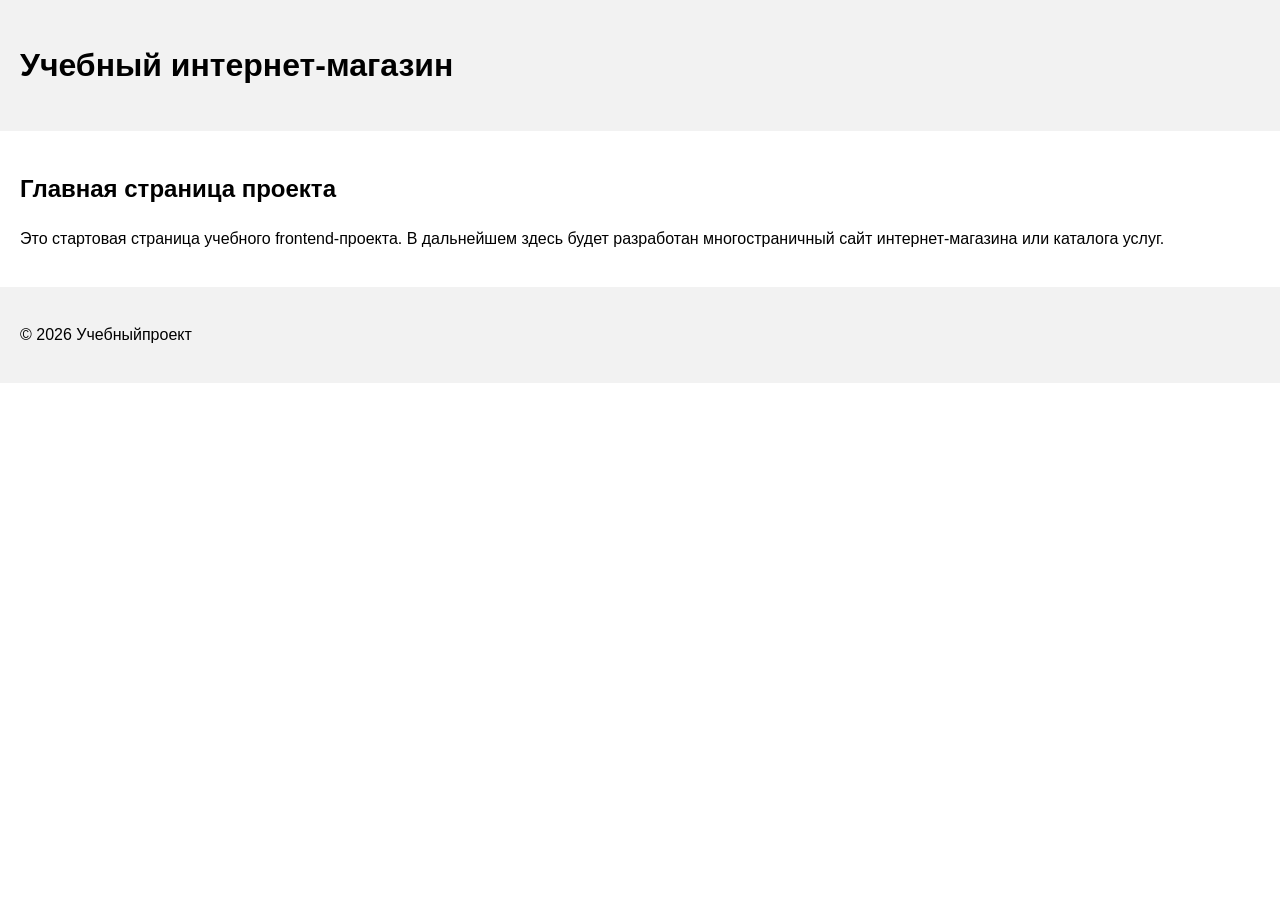
==== index.html @ 58210aea "feat: initialize frontend project structure" ====
<!DOCTYPE html>
<html lang="ru">
<head>
<meta charset="UTF-8">
<meta name="viewport" content="width=device-width, initial-scale=1.0">
<title>Каталог товаров</title>
<link rel="stylesheet" href="css/style.css">
</head>
<body>
<header>
<h1>Учебный интернет-магазин</h1>
</header>

<main>
<section>
<h2>Главная страница проекта</h2>
<p>
        Это стартовая страница учебного frontend-проекта.
        В дальнейшем здесь будет разработан многостраничный сайт
        интернет-магазина или каталога услуг.
</p>
</section>
</main>

<footer>
<p>&copy; 2026 Учебныйпроект</p>
</footer>
</body>
</html>
---- css/style.css ----
body {
  margin: 0;
  font-family: Arial, sans-serif;
  line-height: 1.5;
}

header,
main,
footer {
  padding: 20px;
}

header {
  background-color: #f2f2f2;
}

footer {
background-color: #f2f2f2;
}
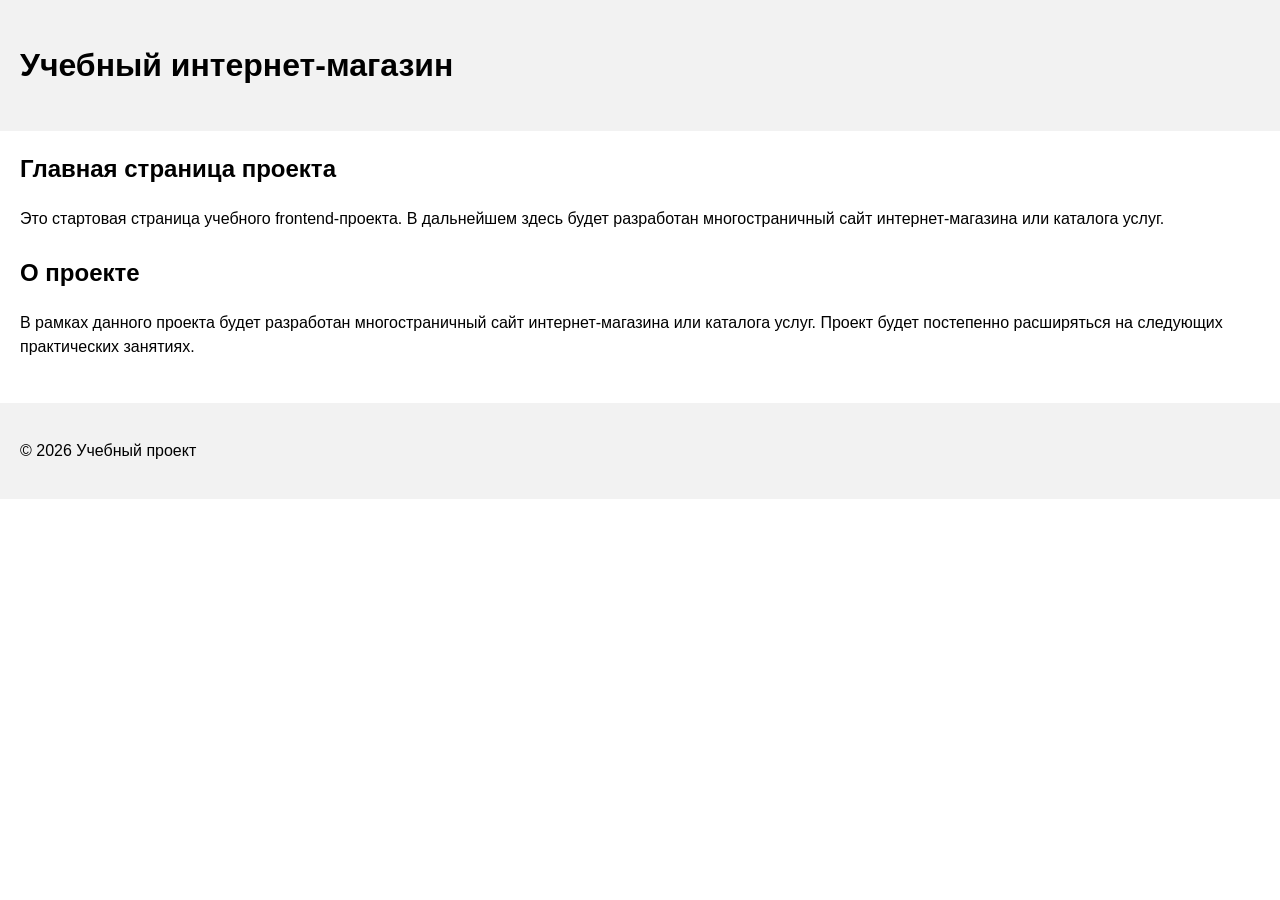
==== commit 05272bad: "feat: add project description section" ====
--- a/index.html
+++ b/index.html
@@ -20,10 +20,19 @@
         интернет-магазина или каталога услуг.
 </p>
 </section>
+<section>
+<h2>О проекте</h2>
+<p>
+    В рамках данного проекта будет разработан многостраничный сайт
+    интернет-магазина или каталога услуг. Проект будет постепенно
+    расширяться на следующих практических занятиях.
+</p>
+</section>
+
 </main>
 
 <footer>
-<p>&copy; 2026 Учебныйпроект</p>
+<p>&copy; 2026 Учебный проект</p>
 </footer>
 </body>
 </html>
--- a/css/style.css
+++ b/css/style.css
@@ -17,3 +17,11 @@
 footer {
 background-color: #f2f2f2;
 }
+
+section {
+  margin-bottom: 24px;
+}
+
+section h2 {
+margin-top: 0;
+}
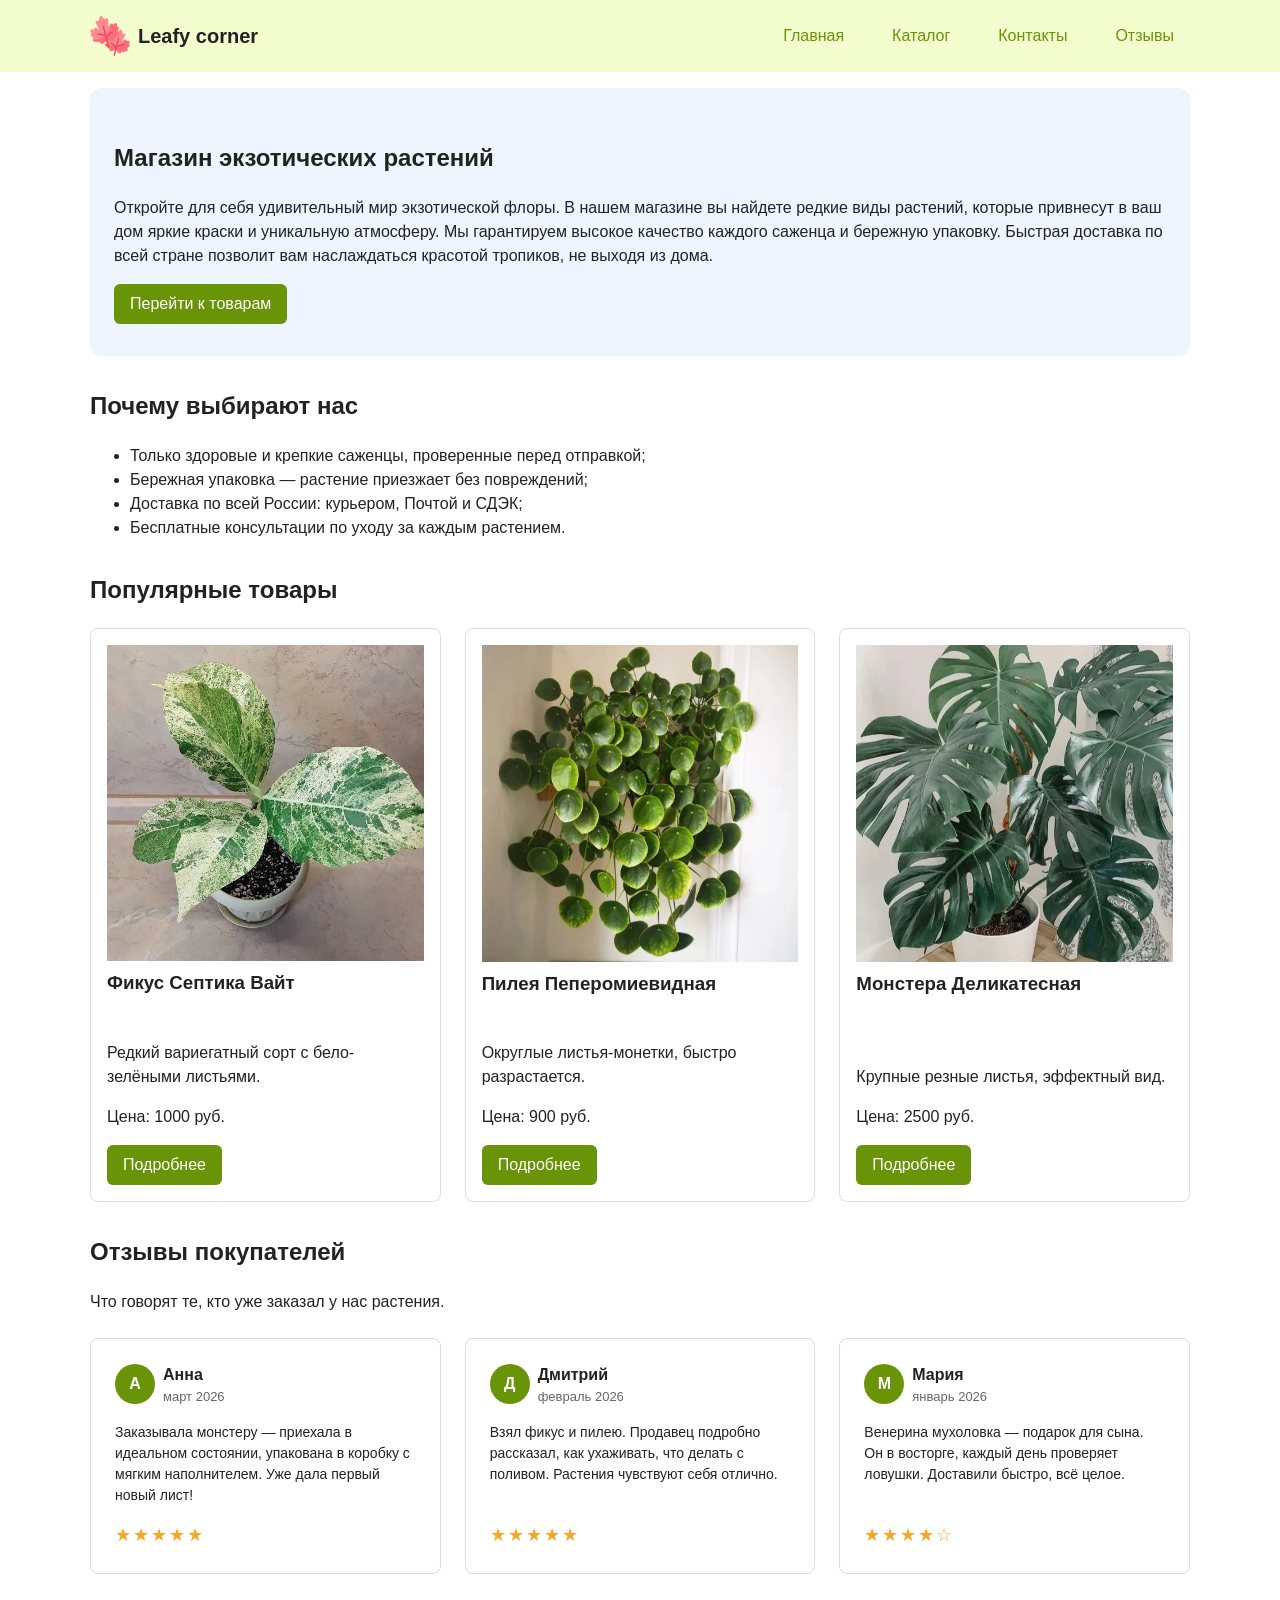
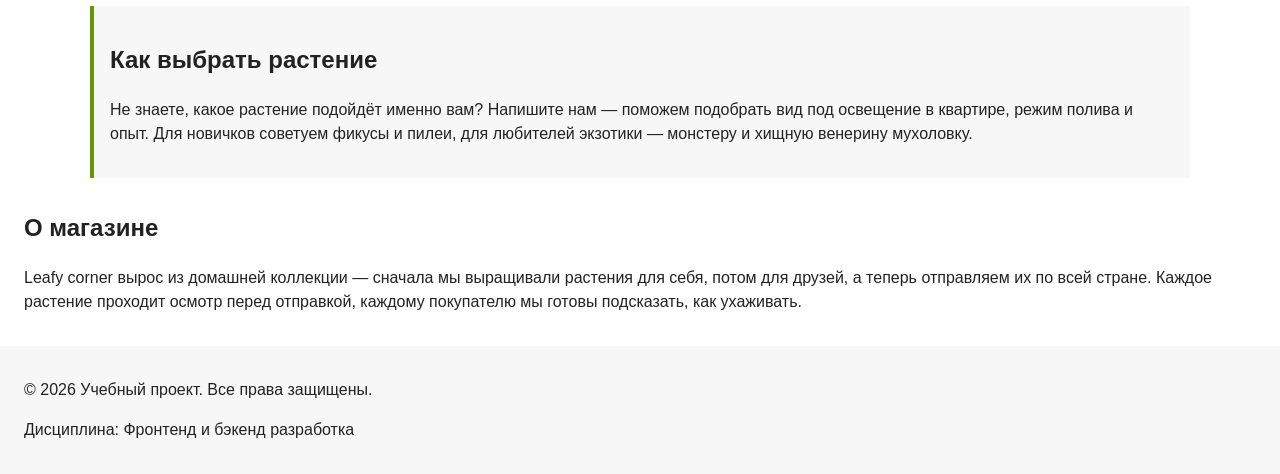
==== commit e8ce054d: "Добавлены страницы товаров, отзывы, таблица доставки, переделана  шапка" ====
--- a/index.html
+++ b/index.html
@@ -1,39 +1,164 @@
 <!DOCTYPE html>
 <html lang="ru">
+
 <head>
+<script src="js/main.js" defer></script>
 <meta charset="UTF-8">
 <meta name="viewport" content="width=device-width, initial-scale=1.0">
-<title>Каталог товаров</title>
+<title>Основная страница Leafy corner</title>
 <link rel="stylesheet" href="css/style.css">
 </head>
+
 <body>
+
 <header>
-<h1>Учебный интернет-магазин</h1>
+<div class="site-header">
+  <a href="index.html" class="site-logo" aria-label="Leafy corner — на главную">
+  <img src="images/logo.png" alt="Leafy corner">
+  Leafy corner
+  </a>
+  <nav class="site-nav" aria-label="Основная навигация">
+  <ul class="site-nav__list">
+  <li><a href="index.html">Главная</a></li>
+  <li><a href="catalog.html">Каталог</a></li>
+  <li><a href="contacts.html">Контакты</a></li>
+  <li><a href="index.html#reviews">Отзывы</a></li>
+  </ul>
+  </nav>
+</div>
 </header>
 
 <main>
+<section class="hero">
+<h1>Магазин экзотических растений</h1>
+<p>
+    Откройте для себя удивительный мир экзотической флоры. 
+    В нашем магазине вы найдете редкие виды растений, которые привнесут в ваш дом яркие краски и уникальную атмосферу. 
+    Мы гарантируем высокое качество каждого саженца и бережную упаковку. 
+    Быстрая доставка по всей стране позволит вам наслаждаться красотой тропиков, не выходя из дома. 
+</p>
+<a class="button" href="#popular">Перейти к товарам</a>
+</section>
+
+<section class="section" id="advantages">
+<h2>Почему выбирают нас</h2>
+<ul class="advantages-list">
+<li>Только здоровые и крепкие саженцы, проверенные перед отправкой;</li>
+<li>Бережная упаковка — растение приезжает без повреждений;</li>
+<li>Доставка по всей России: курьером, Почтой и СДЭК;</li>
+<li>Бесплатные консультации по уходу за каждым растением.</li>
+</ul>
+</section>
+
+<section class="section" id="popular">
+<h2>Популярные товары</h2>
+
+<div class="products-grid">
+  <article class="product-card">
+    <img src="images/ficus variegatny.webp" alt="Фикус Септика Вайт" >
+    <h3>Фикус Септика Вайт</h3>
+    <p>Редкий вариегатный сорт с бело-зелёными листьями.</p>
+    <p>Цена: 1000 руб.</p>
+    <a class="button" href="goods/ficus.html">Подробнее</a>
+  </article>
+
+  <article class="product-card">
+    <img src="images/pilea.webp" alt="Пилея Пеперомиевидная">
+    <h3>Пилея Пеперомиевидная</h3>
+    <p>Округлые листья-монетки, быстро разрастается.</p>
+    <p>Цена: 900 руб.</p>
+    <a class="button" href="goods/pilea.html">Подробнее</a>
+  </article>
+
+  <article class="product-card">
+    <img src="images/monstera.webp" alt="Монстера Деликатесная">
+    <h3>Монстера Деликатесная</h3>
+    <p>Крупные резные листья, эффектный вид.</p>
+    <p>Цена: 2500 руб.</p>
+    <a class="button" href="goods/monstera.html">Подробнее</a>
+  </article>
+</div>
+</section>
+
+<section class="section" id="reviews">
+  <h2>Отзывы покупателей</h2>
+  <p>Что говорят те, кто уже заказал у нас растения.</p>
+
+  <ul class="reviews-list">
+    <li class="review-card">
+      <div class="review-card__header">
+        <span class="review-card__avatar" aria-hidden="true">А</span>
+        <div>
+          <strong class="review-card__name">Анна</strong>
+          <span class="review-card__date">март 2026</span>
+        </div>
+      </div>
+      <p class="review-card__text">
+        Заказывала монстеру — приехала в идеальном состоянии, упакована
+        в коробку с мягким наполнителем. Уже дала первый новый лист!
+      </p>
+      <div class="review-card__rating" aria-label="Оценка 5 из 5">★★★★★</div>
+    </li>
+
+    <li class="review-card">
+      <div class="review-card__header">
+        <span class="review-card__avatar" aria-hidden="true">Д</span>
+        <div>
+          <strong class="review-card__name">Дмитрий</strong>
+          <span class="review-card__date">февраль 2026</span>
+        </div>
+      </div>
+      <p class="review-card__text">
+        Взял фикус и пилею. Продавец подробно рассказал, как ухаживать,
+        что делать с поливом. Растения чувствуют себя отлично.
+      </p>
+      <div class="review-card__rating" aria-label="Оценка 5 из 5">★★★★★</div>
+    </li>
+
+    <li class="review-card">
+      <div class="review-card__header">
+        <span class="review-card__avatar" aria-hidden="true">М</span>
+        <div>
+          <strong class="review-card__name">Мария</strong>
+          <span class="review-card__date">январь 2026</span>
+        </div>
+      </div>
+      <p class="review-card__text">
+        Венерина мухоловка — подарок для сына. Он в восторге,
+        каждый день проверяет ловушки. Доставили быстро, всё целое.
+      </p>
+      <div class="review-card__rating" aria-label="Оценка 4 из 5">★★★★☆</div>
+    </li>
+  </ul>
+</section>
+
+<aside class="aside-info">
+<h2>Как выбрать растение</h2>
+<p>
+  Не знаете, какое растение подойдёт именно вам? 
+  Напишите нам — поможем подобрать вид под освещение в квартире, режим полива и опыт. 
+  Для новичков советуем фикусы и пилеи, для любителей экзотики — монстеру и хищную венерину мухоловку.
+</p>
+</aside>
+
+
 <section>
-<h2>Главная страница проекта</h2>
+<h2>О магазине</h2>
 <p>
-        Это стартовая страница учебного frontend-проекта.
-        В дальнейшем здесь будет разработан многостраничный сайт
-        интернет-магазина или каталога услуг.
-</p>
-</section>
-<section>
-<h2>О проекте</h2>
-<p>
-    В рамках данного проекта будет разработан многостраничный сайт
-    интернет-магазина или каталога услуг. Проект будет постепенно
-    расширяться на следующих практических занятиях.
+    Leafy corner вырос из домашней коллекции — сначала мы выращивали растения для себя, 
+    потом для друзей, а теперь отправляем их по всей стране. Каждое растение проходит осмотр перед отправкой, 
+    каждому покупателю мы готовы подсказать, как ухаживать.
 </p>
 </section>
 
 </main>
 
-<footer>
-<p>&copy; 2026 Учебный проект</p>
+<footer id="contacts">
+<p>&copy; 2026 Учебный проект. Все права защищены.</p>
+<p>Дисциплина: Фронтенд и бэкенд разработка</p>
 </footer>
+
+
 </body>
 </html>
 
--- a/css/style.css
+++ b/css/style.css
@@ -1,27 +1,643 @@
+.site-header {
+  max-width: 1100px;
+  margin: 0 auto;
+  display: flex;
+  justify-content: space-between;
+  align-items: center;
+  gap: var(--space-lg);
+  flex-wrap: wrap;
+}
+
+.site-logo {
+  display: inline-flex;
+  align-items: center;
+  gap: var(--space-sm);
+  text-decoration: none;
+  color: var(--color-text);
+  font-weight: 700;
+  font-size: 20px;
+  transition: opacity 0.2s;
+}
+
+.site-logo img {
+  display: block;
+  height: 40px;
+  width: auto;
+}
+
+.site-logo:hover {
+  opacity: 0.75;
+}
+
+.site-logo:focus-visible {
+  outline: 2px solid var(--color-primary);
+  outline-offset: 3px;
+  border-radius: var(--radius-sm);
+}
+
+.site-nav__list {
+  display: flex;
+  flex-wrap: wrap;
+  justify-content: center;
+  align-items: center;
+  gap: var(--space-md);
+  padding: 0;
+  margin: 0; 
+  list-style: none;
+}
+
+.site-nav__list a {
+display: inline-block;
+  padding: var(--space-sm) var(--space-md);
+  color: var(--color-primary);
+  text-decoration: none;
+  border-radius: var(--radius-sm);
+}
+
+.site-nav__list a:hover {
+  color: var(--color-white);
+  background-color: var(--color-primary);
+}
+
+.products-grid {
+  display: grid;
+  grid-template-columns: repeat(3, 1fr);
+gap: var(--space-lg);
+}
+
+/* ===============================
+   1. Переменные проекта
+   =============================== */
+:root {
+  /* Основные цвета проекта */
+  --color-bg: #ffffff;
+  --color-text: #222222;
+  --color-muted: #666666;
+  --color-primary: #699407;
+  --color-primary-dark: #384704;
+  --color-border: #dddddd;
+  --color-primary-light: #f4fdce;
+  --color-surface: #f7f7f7;
+  --color-surface-accent: #eef5ff;
+  --color-danger: #b00020;
+  --color-success: #168a2f;
+  --color-success-bg: #eefaf0;
+  --color-white: #ffffff;
+
+  /* Отступы */
+  --space-xs: 4px;
+  --space-sm: 8px;
+  --space-md: 16px;
+  --space-lg: 24px;
+  --space-xl: 32px;
+
+  /* Скругления */
+  --radius-sm: 6px;
+  --radius-md: 8px;
+  --radius-lg: 12px;
+
+/* Размеры */
+  --container-width: 1100px;
+}
+
+
+
+/* ===============================
+   2. Базовые стили
+   =============================== */
+* {
+  box-sizing: border-box;
+}
+
+html {
+  scroll-behavior: smooth;
+}
+
 body {
   margin: 0;
   font-family: Arial, sans-serif;
   line-height: 1.5;
-}
-
+  color: var(--color-text);
+  background-color: var(--color-bg);
+
+}
 header,
 main,
 footer {
-  padding: 20px;
-}
-
+  padding: var(--space-md) var(--space-lg);
+}
 header {
-  background-color: #f2f2f2;
+  background-color: var(--color-primary-light);
 }
 
 footer {
-background-color: #f2f2f2;
-}
-
-section {
-  margin-bottom: 24px;
-}
-
-section h2 {
-margin-top: 0;
-}
+  background-color: var(--color-surface);
+}
+
+
+/* ===============================
+   3. Общие элементы интерфейса
+   =============================== */
+a {
+  color: var(--color-primary);
+}
+
+a:hover {
+  color: var(--color-primary-dark);
+}
+
+a:focus-visible {
+  outline: 2px solid var(--color-primary);
+  outline-offset: 3px;
+}
+.button {
+  display: inline-block;
+  padding: var(--space-sm) var(--space-md);
+  color: var(--color-white);
+  background-color: var(--color-primary);
+  text-decoration: none;
+  border: none;
+  border-radius: var(--radius-sm);
+  cursor: pointer;
+}
+
+.button:hover {
+  background-color: var(--color-primary-dark);
+  color: var(--color-white)
+}
+
+.button:focus-visible {
+  outline: 2px solid var(--color-primary);
+  outline-offset: 3px;
+}
+
+.button:disabled {
+  opacity: 0.6;
+  cursor: not-allowed;
+}
+
+.breadcrumbs {
+  max-width: var(--container-width);
+  margin: 0 auto var(--space-md);
+  font-size: 14px;
+  color: var(--color-muted);
+}
+
+.breadcrumbs a {
+  color: var(--color-primary);
+}
+
+.breadcrumbs a:not(:first-child)::before,
+.breadcrumbs span::before {
+  content: " / ";
+  color: var(--color-muted);
+}
+:target {
+  outline: 2px dashed var(--color-primary);
+outline-offset: 4px;
+}
+/* ===============================
+   4. Компоненты страницы
+   =============================== */
+.hero {
+  max-width: var(--container-width);
+  margin: 0 auto var(--space-xl);
+  padding: var(--space-xl) var(--space-lg);
+  background-color: var(--color-surface-accent);
+  border-radius: var(--radius-lg);
+}
+
+.section {
+  max-width: var(--container-width);
+  margin: 0 auto var(--space-xl);
+}
+
+.section h2 {
+  margin-top: 0;
+}
+
+.product-card {
+  display: flex;
+  flex-direction: column;
+  height: 100%;
+  gap: var(--space-sm);
+  margin-bottom: var(--space-md);
+  padding: var(--space-md);
+  border: 1px solid var(--color-border);
+  border-radius: var(--radius-md);
+  background-color: var(--color-bg);
+}
+
+.product-card .button {
+align-self: flex-start;
+}
+
+.product-card:hover {
+  border-color: var(--color-primary);
+  color: var()
+}
+
+.product-card h3 {
+  margin-top: 0;
+}
+
+.product-card p {
+  margin-top: 0;
+  margin-bottom: var(--space-sm); 
+}
+
+.product-card p:first-of-type {
+  margin-top: auto;
+}
+
+.product-card img {
+  width: 100%;          
+  height: auto;              
+}
+
+.aside-info {
+  max-width: var(--container-width);
+  margin: 0 auto var(--space-xl);
+  padding: var(--space-md);
+  border-left: 4px solid var(--color-primary);
+  background-color: var(--color-surface);
+}
+
+.catalog-layout {
+  max-width: var(--container-width);
+  margin: 0 auto var(--space-xl);
+  display: grid;
+  grid-template-columns: 260px 1fr;
+  grid-template-areas: "filters products";
+  gap: var(--space-lg);
+}
+
+.catalog-filters {
+  grid-area: filters;
+  padding: var(--space-md);
+  border: 1px solid var(--color-border);
+  border-radius: var(--radius-md);
+  background-color: var(--color-surface);
+}
+
+.catalog-products {
+  grid-area: products;
+}
+
+.filters-form {
+  display: grid;
+  gap: var(--space-md);
+}
+
+.filters-form fieldset {
+  margin: 0;
+  padding: var(--space-md);
+  border: 1px solid var(--color-border);
+  border-radius: var(--radius-sm);
+}
+
+.filters-form legend {
+  font-weight: 700;
+}
+
+.filters-form label {
+  display: block;
+  margin-bottom: var(--space-sm);
+}
+
+.filters-form input[type="number"] {
+  width: 100%;
+  padding: 8px 10px;
+  border: 1px solid var(--color-border);
+  border-radius: var(--radius-sm);
+font: inherit;
+}
+
+/* ===============================
+   5. Форма и модальное окно
+   =============================== */
+.order-dialog {
+  width: min(100% - 32px, 560px);
+  padding: var(--space-lg);
+  border: none;
+  border-radius: var(--radius-lg);
+}
+
+.order-dialog::backdrop {
+  background-color: rgba(0, 0, 0, 0.5);
+}
+
+.form-field {
+  margin-bottom: var(--space-md);
+}
+
+.form-field label {
+  display: block;
+  margin-bottom: var(--space-xs);
+}
+
+.form-field input,
+.form-field select,
+.form-field textarea {
+  width: 100%;
+  padding: 10px 12px;
+  border: 1px solid var(--color-border);
+  border-radius: var(--radius-sm);
+  font: inherit;
+}
+
+.form-field input[type="checkbox"] {
+  width: auto;
+}
+
+.form-field small {
+  display: block;
+  margin-top: var(--space-xs);
+  color: var(--color-muted);
+}
+
+.form-field input:hover,
+.form-field select:hover,
+.form-field textarea:hover {
+  border-color: var(--color-primary);
+}
+
+.form-field input:focus-visible,
+.form-field select:focus-visible,
+.form-field textarea:focus-visible,
+.form-actions button:focus-visible {
+  outline: 2px solid var(--color-primary);
+  outline-offset: 3px;
+}
+
+[aria-invalid="true"] {
+  border-color: var(--color-danger);
+}
+
+.success-message {
+  max-width: var(--container-width);
+  margin: var(--space-lg) auto;
+  padding: var(--space-md);
+  border-left: 4px solid var(--color-success);
+  background-color: var(--color-success-bg);
+}
+
+
+/* ===============================
+   6. Страница товара
+   =============================== */
+
+
+.product-page {
+  max-width: var(--container-width);
+  margin: 0 auto var(--space-xl);
+}
+
+.product-layout {
+  display: grid;
+  grid-template-columns: 1fr 1fr;
+  gap: var(--space-lg);
+  align-items: start;
+}
+
+.product-gallery {
+  display: grid;
+  gap: var(--space-md);
+}
+
+.product-gallery__main {
+  width: 100%;
+  height: 400px;
+  object-fit: cover;
+  border-radius: var(--radius-lg);
+  border: 1px solid var(--color-border);
+}
+
+.product-gallery__thumbs {
+  display: grid;
+  grid-template-columns: repeat(3, 1fr);
+  gap: var(--space-sm);
+}
+
+.product-gallery__thumbs img {
+  width: 100%;
+  height: 100px;
+  object-fit: cover;
+  border-radius: var(--radius-sm);
+  border: 1px solid var(--color-border);
+  cursor: pointer;
+}
+
+.product-gallery__thumbs img:hover {
+  border-color: var(--color-primary);
+}
+
+.product-info {
+  display: flex;
+  flex-direction: column;
+  gap: var(--space-md);
+}
+
+.product-info h1 {
+  margin: 0;
+  font-size: 32px;
+}
+
+.product-info__price {
+  margin: 0;
+  font-size: 24px;
+  font-weight: 700;
+  color: var(--color-primary);
+}
+
+.product-info__description {
+  display: flex;
+  flex-direction: column;
+  gap: var(--space-sm);
+  color: var(--color-muted);
+}
+
+.product-info__description h3 {
+  margin: 0;
+  color: var(--color-text);
+}
+
+.product-info__description p {
+  margin: 0;
+}
+
+
+.product-info__specs {
+  margin: 0;
+  padding: 0;
+  list-style: none;
+  display: grid;
+  gap: var(--space-xs);
+}
+
+.product-info__specs li {
+  display: flex;
+  justify-content: space-between;
+  padding: var(--space-sm) 0;
+  border-bottom: 1px solid var(--color-border);
+}
+
+.product-info__specs strong {
+  color: var(--color-text);
+}
+
+.product-info .button {
+  align-self: flex-start;
+  padding: var(--space-md) var(--space-xl);
+  font-size: 16px;
+}
+
+
+.back-link {
+  display: inline-block;
+  margin-top: var(--space-md);
+  color: var(--color-muted);
+  text-decoration: none;
+  font-size: 14px;
+}
+
+.back-link:hover {
+  color: var(--color-primary);
+}
+
+@media (max-width: 768px) {
+  .product-layout {
+    grid-template-columns: 1fr;
+  }
+
+  .product-gallery__main {
+    height: 280px;
+  }
+
+  .product-info h1 {
+    font-size: 24px;
+  }
+
+  .product-info__price {
+    font-size: 20px;
+  }
+}
+
+/* ===============================
+   7. Таблица доставки
+   =============================== */
+.delivery-table-wrapper {
+  overflow-x: auto;              
+  margin-top: var(--space-md);
+  border: 2px solid var(--color-primary-dark);
+  border-radius: var(--radius-md);
+}
+
+.delivery-table {
+  width: 100%;
+  border-collapse: collapse;     
+  background-color: var(--color-bg);
+  overflow: hidden;
+  font-size: 15px;
+}
+
+.delivery-table th,
+.delivery-table td {
+  padding: var(--space-sm) var(--space-md);
+  text-align: left;
+  border-bottom: 1px solid var(--color-border);
+  border: 1px solid var(--color-primary-dark); 
+}
+
+.delivery-table thead th {
+  background-color: var(--color-primary);
+  color: var(--color-white);
+  font-weight: 700;
+}
+
+.delivery-table tbody tr:last-child td {
+  border-bottom: none;
+}
+
+.delivery-table tbody tr:nth-child(even) {
+  background-color: var(--color-surface);
+}
+
+/* ===============================
+   9. Отзывы
+   =============================== */
+.reviews-list {
+  list-style: none;
+  padding: 0;
+  margin: var(--space-lg) 0 0;
+  display: grid;
+  grid-template-columns: repeat(3, 1fr);
+  gap: var(--space-lg);
+}
+
+.review-card {
+  padding: var(--space-lg);
+  border: 1px solid var(--color-border);
+  border-radius: var(--radius-md);
+  background-color: var(--color-bg);
+  display: flex;
+  flex-direction: column;
+  gap: var(--space-md);
+}
+
+.review-card__header {
+  display: flex;
+  align-items: center;
+  gap: var(--space-sm);
+}
+
+.review-card__avatar {
+  width: 40px;
+  height: 40px;
+  border-radius: 50%;
+  background-color: var(--color-primary);
+  color: var(--color-white);
+  display: flex;
+  align-items: center;
+  justify-content: center;
+  font-weight: 700;
+  font-size: 16px;
+  flex-shrink: 0;
+}
+
+.review-card__name {
+  display: block;
+  font-size: 16px;
+}
+
+.review-card__date {
+  display: block;
+  font-size: 13px;
+  color: var(--color-muted);
+}
+
+.review-card__text {
+  margin: 0;
+  font-size: 14px;
+  color: var(--color-text);
+  line-height: 1.5;
+  flex-grow: 1;
+}
+
+.review-card__rating {
+  color: #f5a623;
+  font-size: 18px;
+  letter-spacing: 2px;
+}
+
+@media (max-width: 900px) {
+  .reviews-list {
+    grid-template-columns: repeat(2, 1fr);
+  }
+}
+
+@media (max-width: 560px) {
+  .reviews-list {
+    grid-template-columns: 1fr;
+  }
+}
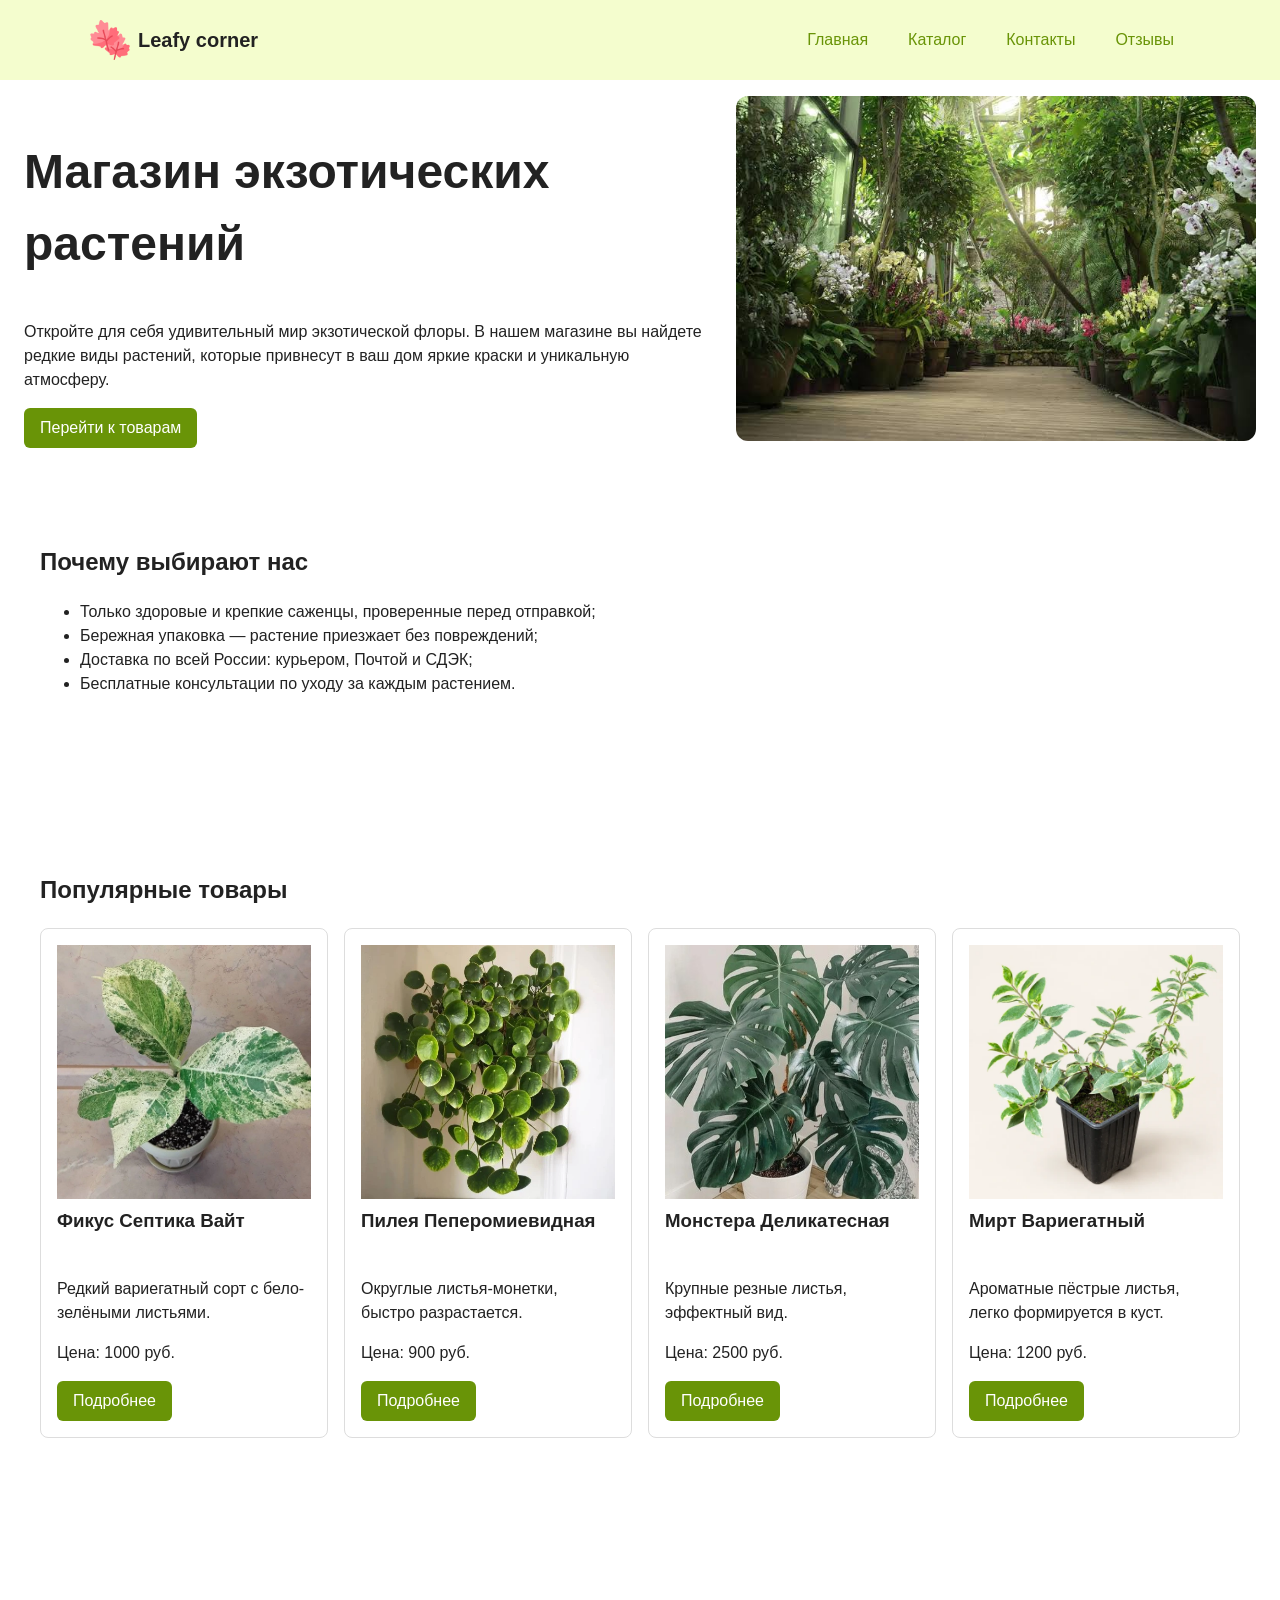
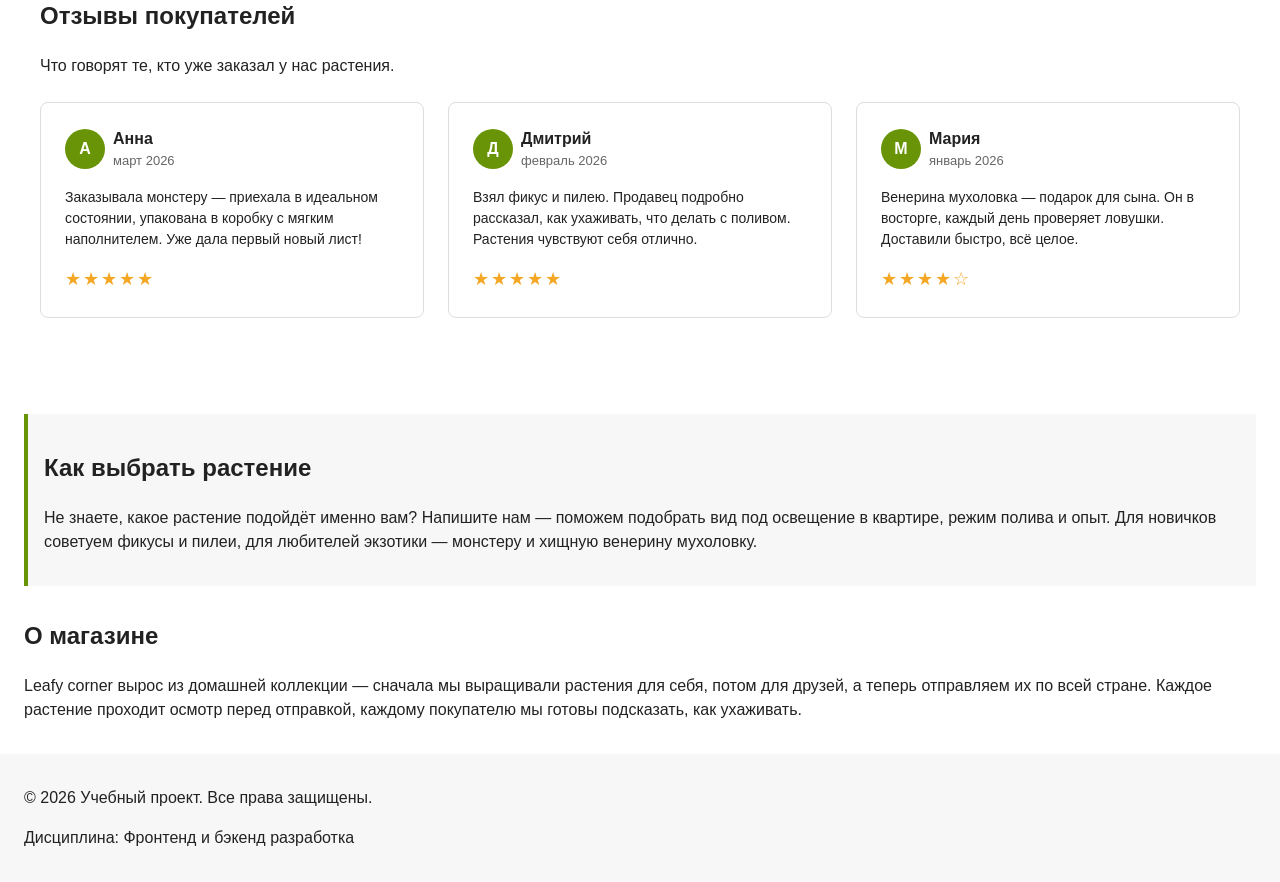
==== commit b063360c: "Исправление верстки галереи товара и медиа-запросов" ====
--- a/index.html
+++ b/index.html
@@ -7,6 +7,7 @@
 <meta name="viewport" content="width=device-width, initial-scale=1.0">
 <title>Основная страница Leafy corner</title>
 <link rel="stylesheet" href="css/style.css">
+<link rel="stylesheet" href="css/responsive.css">
 </head>
 
 <body>
@@ -30,14 +31,24 @@
 
 <main>
 <section class="hero">
-<h1>Магазин экзотических растений</h1>
-<p>
+  <div>
+    <h1 class = 'hero-title'>Магазин экзотических растений</h1>
+    <p>
     Откройте для себя удивительный мир экзотической флоры. 
     В нашем магазине вы найдете редкие виды растений, которые привнесут в ваш дом яркие краски и уникальную атмосферу. 
-    Мы гарантируем высокое качество каждого саженца и бережную упаковку. 
-    Быстрая доставка по всей стране позволит вам наслаждаться красотой тропиков, не выходя из дома. 
-</p>
-<a class="button" href="#popular">Перейти к товарам</a>
+    </p>
+    <a class="button" href="#popular">Перейти к товарам</a>
+  </div>
+
+  <picture>
+    <source srcset="images/im.jpg">
+<img
+  src="images/im.webp"
+  alt="Экзотические растения"
+  max-height: 400px
+  class = 'hero-img'
+>
+</picture>
 </section>
 
 <section class="section" id="advantages">
@@ -71,11 +82,28 @@
   </article>
 
   <article class="product-card">
-    <img src="images/monstera.webp" alt="Монстера Деликатесная">
+    <img src="images/monstera.jpg"
+        srcset="images/monstera-400.jpg 480w,
+        images/monstera.jpg 640w,
+        images/monstera-750.jpg 960w"
+        sizes="(max-width: 639px) 100vw,
+        (max-width: 1023px) 50vw,
+        33vw"
+        alt="Монстера деликатесная"
+        loading="lazy"/>
+
     <h3>Монстера Деликатесная</h3>
     <p>Крупные резные листья, эффектный вид.</p>
     <p>Цена: 2500 руб.</p>
     <a class="button" href="goods/monstera.html">Подробнее</a>
+  </article>
+
+  <article class="product-card">
+    <img src="images/myrt.webp" alt="Мирт комнатный вариегатный">
+    <h3>Мирт Вариегатный</h3>
+    <p>Ароматные пёстрые листья, легко формируется в куст.</p>
+    <p>Цена: 1200 руб.</p>
+    <a class="button" href="goods/myrt.html">Подробнее</a>
   </article>
 </div>
 </section>
--- a/css/style.css
+++ b/css/style.css
@@ -61,8 +61,8 @@
 
 .products-grid {
   display: grid;
-  grid-template-columns: repeat(3, 1fr);
-gap: var(--space-lg);
+  grid-template-columns: 1fr;
+  gap: var(--space-md);
 }
 
 /* ===============================
@@ -97,7 +97,7 @@
   --radius-lg: 12px;
 
 /* Размеры */
-  --container-width: 1100px;
+  --container-width: 1300px;
 }
 
 
@@ -119,12 +119,19 @@
   line-height: 1.5;
   color: var(--color-text);
   background-color: var(--color-bg);
+  min-height: 100vh;
+  display: flex;
+  flex-direction: column;
 
 }
 header,
 main,
 footer {
   padding: var(--space-md) var(--space-lg);
+}
+
+main{
+  flex: 1;
 }
 header {
   background-color: var(--color-primary-light);
@@ -200,10 +207,19 @@
    4. Компоненты страницы
    =============================== */
 .hero {
+  display: grid;
   max-width: var(--container-width);
+  gap: var(--space-lg, 24px);
+  align-items: center;
   margin: 0 auto var(--space-xl);
-  padding: var(--space-xl) var(--space-lg);
-  background-color: var(--color-surface-accent);
+  border-radius: var(--radius-lg);
+}
+
+.hero-title{
+  font-size: 48px;
+}
+
+.hero-img{
   border-radius: var(--radius-lg);
 }
 
@@ -226,6 +242,7 @@
   border: 1px solid var(--color-border);
   border-radius: var(--radius-md);
   background-color: var(--color-bg);
+  min-width: 0;
 }
 
 .product-card .button {
@@ -234,7 +251,6 @@
 
 .product-card:hover {
   border-color: var(--color-primary);
-  color: var()
 }
 
 .product-card h3 {
@@ -252,7 +268,10 @@
 
 .product-card img {
   width: 100%;          
-  height: auto;              
+  height: auto; 
+  display: block;
+  aspect-ratio: 1 / 1;
+  object-fit: cover;        
 }
 
 .aside-info {
@@ -266,13 +285,14 @@
 .catalog-layout {
   max-width: var(--container-width);
   margin: 0 auto var(--space-xl);
-  display: grid;
-  grid-template-columns: 260px 1fr;
+  display: flex;
+  flex-direction: column;
   grid-template-areas: "filters products";
   gap: var(--space-lg);
 }
 
 .catalog-filters {
+  order: -1;
   grid-area: filters;
   padding: var(--space-md);
   border: 1px solid var(--color-border);
@@ -318,6 +338,8 @@
    =============================== */
 .order-dialog {
   width: min(100% - 32px, 560px);
+  max-height: calc(100vh - 32px);
+  overflow: auto;
   padding: var(--space-lg);
   border: none;
   border-radius: var(--radius-lg);
@@ -405,15 +427,15 @@
   gap: var(--space-md);
 }
 
+
 .product-gallery__main {
-  width: 100%;
-  height: 400px;
-  object-fit: cover;
+  width: 80%;
   border-radius: var(--radius-lg);
   border: 1px solid var(--color-border);
 }
 
 .product-gallery__thumbs {
+  width: 80%;
   display: grid;
   grid-template-columns: repeat(3, 1fr);
   gap: var(--space-sm);
@@ -505,23 +527,10 @@
   color: var(--color-primary);
 }
 
-@media (max-width: 768px) {
-  .product-layout {
-    grid-template-columns: 1fr;
-  }
-
-  .product-gallery__main {
-    height: 280px;
-  }
-
-  .product-info h1 {
-    font-size: 24px;
-  }
-
   .product-info__price {
     font-size: 20px;
   }
-}
+
 
 /* ===============================
    7. Таблица доставки
@@ -531,6 +540,9 @@
   margin-top: var(--space-md);
   border: 2px solid var(--color-primary-dark);
   border-radius: var(--radius-md);
+  width: 100%;
+  overflow-x: auto;
+  -webkit-overflow-scrolling: touch;
 }
 
 .delivery-table {
@@ -630,14 +642,4 @@
   letter-spacing: 2px;
 }
 
-@media (max-width: 900px) {
-  .reviews-list {
-    grid-template-columns: repeat(2, 1fr);
-  }
-}
-
-@media (max-width: 560px) {
-  .reviews-list {
-    grid-template-columns: 1fr;
-  }
-}
+
--- a/css/responsive.css
+++ b/css/responsive.css
@@ -0,0 +1,120 @@
+/*
+  Адаптивные стили для контрольной работы №3.
+  Подход: Mobile First.
+  Базовые стили рассчитаны на мобильный экран.
+  Расширения добавляются через min-width медиазапросы.
+*/
+
+
+*,
+*::before,
+*::after {
+box-sizing: border-box;
+}
+
+html {
+  scroll-behavior: smooth;
+}
+
+img,
+video {
+  max-width: 100%;
+  height: auto;
+}
+
+body {
+overflow-x: hidden;
+}
+
+.container,
+.main,
+.section {
+  width: min(100% - 32px, 1200px);
+  margin-inline: auto;
+}
+
+.section {
+  padding-block: clamp(24px, 5vw, 64px);
+}
+
+
+/*Навигация*/
+.site-nav__list {
+display: flex;
+  flex-direction: column;
+  gap: var(--space-sm, 8px);
+  padding: 0;
+  margin: 0;
+  list-style: none;
+}
+
+.site-nav__list a {
+  display: block;
+  padding: 12px 16px;
+}
+
+@media (min-width: 768px) {
+  .site-nav__list {
+    flex-direction: row;
+    flex-wrap: wrap;
+    align-items: center;
+}
+}
+
+@media (min-width: 900px){
+  .hero {
+    grid-template-columns: minmax(0, 1fr) minmax(320px, 520px);
+  }
+}
+
+@media (min-width: 640px) {
+  .products-grid {
+    grid-template-columns: repeat(2, minmax(0, 1fr));
+  }
+}
+
+@media (min-width: 1024px) {
+  .products-grid {
+    grid-template-columns: repeat(3, minmax(0, 1fr));
+  }
+}
+@media (min-width: 1280px) {
+  .products-grid {
+    grid-template-columns: repeat(4, minmax(0, 1fr));
+}
+}
+
+@media (max-width: 768px) {
+  .product-layout {
+    grid-template-columns: 1fr;
+  }
+}  
+
+@media (min-width: 1024px) {
+  .catalog-layout {
+    display: grid;
+    grid-template-columns: 280px minmax(0, 1fr);
+    align-items: start;
+  }
+
+  .catalog-filters {
+    position: sticky;
+    top: 88px;
+    order: initial;
+}
+}
+
+@media (max-width: 900px) {
+  .reviews-list {
+    grid-template-columns: repeat(2, 1fr);
+  }
+}
+
+@media (max-width: 560px) {
+  .reviews-list {
+    grid-template-columns: 1fr;
+  }
+}
+
+
+
